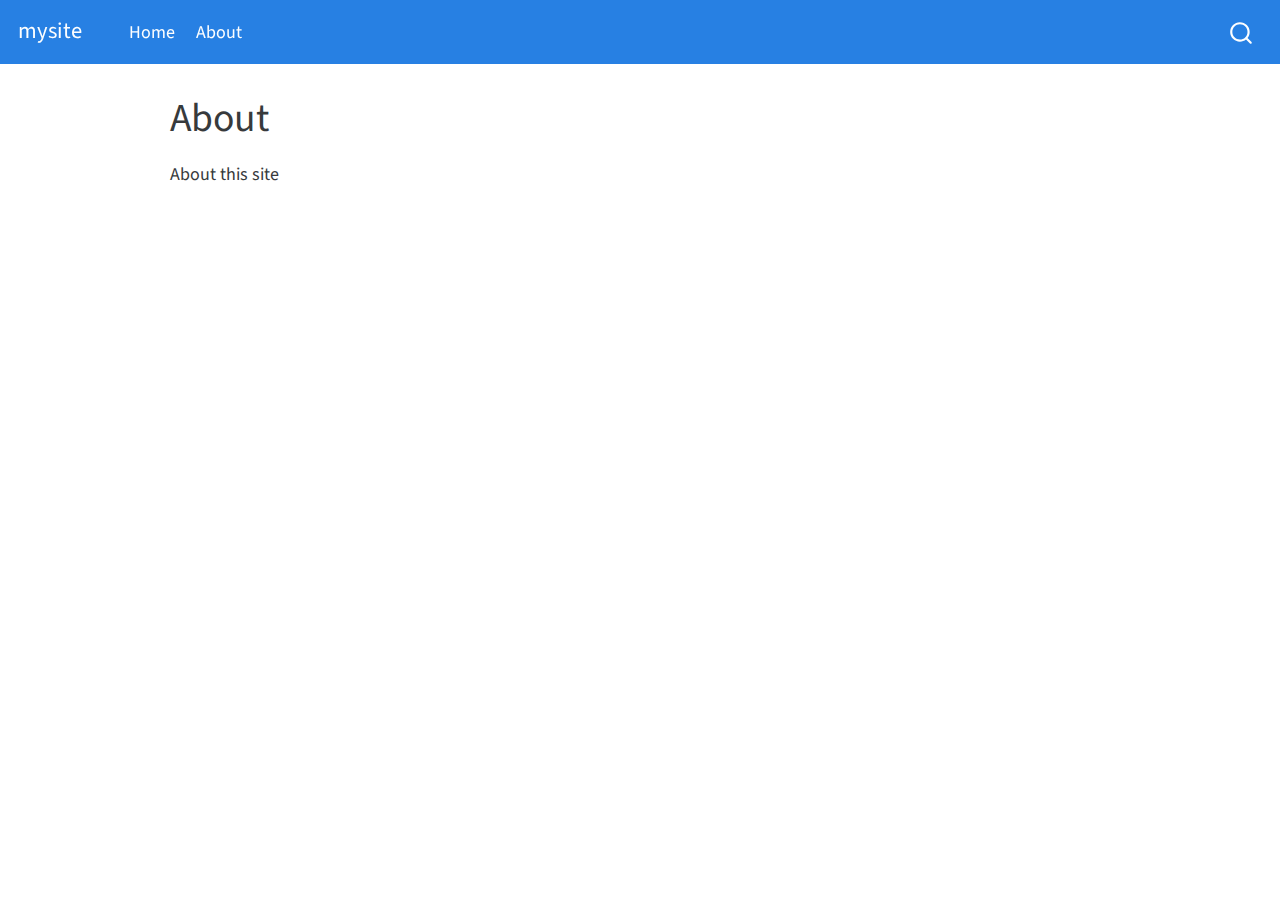
==== docs/about.html @ f53a042d "committing files" ====
<!DOCTYPE html>
<html xmlns="http://www.w3.org/1999/xhtml" lang="en" xml:lang="en"><head>

<meta charset="utf-8">
<meta name="generator" content="quarto-1.2.335">

<meta name="viewport" content="width=device-width, initial-scale=1.0, user-scalable=yes">


<title>mysite - About</title>
<style>
code{white-space: pre-wrap;}
span.smallcaps{font-variant: small-caps;}
div.columns{display: flex; gap: min(4vw, 1.5em);}
div.column{flex: auto; overflow-x: auto;}
div.hanging-indent{margin-left: 1.5em; text-indent: -1.5em;}
ul.task-list{list-style: none;}
ul.task-list li input[type="checkbox"] {
  width: 0.8em;
  margin: 0 0.8em 0.2em -1.6em;
  vertical-align: middle;
}
</style>


<script src="site_libs/quarto-nav/quarto-nav.js"></script>
<script src="site_libs/quarto-nav/headroom.min.js"></script>
<script src="site_libs/clipboard/clipboard.min.js"></script>
<script src="site_libs/quarto-search/autocomplete.umd.js"></script>
<script src="site_libs/quarto-search/fuse.min.js"></script>
<script src="site_libs/quarto-search/quarto-search.js"></script>
<meta name="quarto:offset" content="./">
<script src="site_libs/quarto-html/quarto.js"></script>
<script src="site_libs/quarto-html/popper.min.js"></script>
<script src="site_libs/quarto-html/tippy.umd.min.js"></script>
<script src="site_libs/quarto-html/anchor.min.js"></script>
<link href="site_libs/quarto-html/tippy.css" rel="stylesheet">
<link href="site_libs/quarto-html/quarto-syntax-highlighting.css" rel="stylesheet" id="quarto-text-highlighting-styles">
<script src="site_libs/bootstrap/bootstrap.min.js"></script>
<link href="site_libs/bootstrap/bootstrap-icons.css" rel="stylesheet">
<link href="site_libs/bootstrap/bootstrap.min.css" rel="stylesheet" id="quarto-bootstrap" data-mode="light">
<script id="quarto-search-options" type="application/json">{
  "location": "navbar",
  "copy-button": false,
  "collapse-after": 3,
  "panel-placement": "end",
  "type": "overlay",
  "limit": 20,
  "language": {
    "search-no-results-text": "No results",
    "search-matching-documents-text": "matching documents",
    "search-copy-link-title": "Copy link to search",
    "search-hide-matches-text": "Hide additional matches",
    "search-more-match-text": "more match in this document",
    "search-more-matches-text": "more matches in this document",
    "search-clear-button-title": "Clear",
    "search-detached-cancel-button-title": "Cancel",
    "search-submit-button-title": "Submit"
  }
}</script>


<link rel="stylesheet" href="styles.css">
</head>

<body class="nav-fixed">

<div id="quarto-search-results"></div>
  <header id="quarto-header" class="headroom fixed-top">
    <nav class="navbar navbar-expand-lg navbar-dark ">
      <div class="navbar-container container-fluid">
      <div class="navbar-brand-container">
    <a class="navbar-brand" href="./index.html">
    <span class="navbar-title">mysite</span>
    </a>
  </div>
          <button class="navbar-toggler" type="button" data-bs-toggle="collapse" data-bs-target="#navbarCollapse" aria-controls="navbarCollapse" aria-expanded="false" aria-label="Toggle navigation" onclick="if (window.quartoToggleHeadroom) { window.quartoToggleHeadroom(); }">
  <span class="navbar-toggler-icon"></span>
</button>
          <div class="collapse navbar-collapse" id="navbarCollapse">
            <ul class="navbar-nav navbar-nav-scroll me-auto">
  <li class="nav-item">
    <a class="nav-link" href="./index.html">
 <span class="menu-text">Home</span></a>
  </li>  
  <li class="nav-item">
    <a class="nav-link active" href="./about.html" aria-current="page">
 <span class="menu-text">About</span></a>
  </li>  
</ul>
              <div id="quarto-search" class="" title="Search"></div>
          </div> <!-- /navcollapse -->
      </div> <!-- /container-fluid -->
    </nav>
</header>
<!-- content -->
<div id="quarto-content" class="quarto-container page-columns page-rows-contents page-layout-article page-navbar">
<!-- sidebar -->
<!-- margin-sidebar -->
    <div id="quarto-margin-sidebar" class="sidebar margin-sidebar">
        
    </div>
<!-- main -->
<main class="content" id="quarto-document-content">

<header id="title-block-header" class="quarto-title-block default">
<div class="quarto-title">
<h1 class="title">About</h1>
</div>



<div class="quarto-title-meta">

    
  
    
  </div>
  

</header>

<p>About this site</p>



</main> <!-- /main -->
<script id="quarto-html-after-body" type="application/javascript">
window.document.addEventListener("DOMContentLoaded", function (event) {
  const toggleBodyColorMode = (bsSheetEl) => {
    const mode = bsSheetEl.getAttribute("data-mode");
    const bodyEl = window.document.querySelector("body");
    if (mode === "dark") {
      bodyEl.classList.add("quarto-dark");
      bodyEl.classList.remove("quarto-light");
    } else {
      bodyEl.classList.add("quarto-light");
      bodyEl.classList.remove("quarto-dark");
    }
  }
  const toggleBodyColorPrimary = () => {
    const bsSheetEl = window.document.querySelector("link#quarto-bootstrap");
    if (bsSheetEl) {
      toggleBodyColorMode(bsSheetEl);
    }
  }
  toggleBodyColorPrimary();  
  const icon = "";
  const anchorJS = new window.AnchorJS();
  anchorJS.options = {
    placement: 'right',
    icon: icon
  };
  anchorJS.add('.anchored');
  const clipboard = new window.ClipboardJS('.code-copy-button', {
    target: function(trigger) {
      return trigger.previousElementSibling;
    }
  });
  clipboard.on('success', function(e) {
    // button target
    const button = e.trigger;
    // don't keep focus
    button.blur();
    // flash "checked"
    button.classList.add('code-copy-button-checked');
    var currentTitle = button.getAttribute("title");
    button.setAttribute("title", "Copied!");
    let tooltip;
    if (window.bootstrap) {
      button.setAttribute("data-bs-toggle", "tooltip");
      button.setAttribute("data-bs-placement", "left");
      button.setAttribute("data-bs-title", "Copied!");
      tooltip = new bootstrap.Tooltip(button, 
        { trigger: "manual", 
          customClass: "code-copy-button-tooltip",
          offset: [0, -8]});
      tooltip.show();    
    }
    setTimeout(function() {
      if (tooltip) {
        tooltip.hide();
        button.removeAttribute("data-bs-title");
        button.removeAttribute("data-bs-toggle");
        button.removeAttribute("data-bs-placement");
      }
      button.setAttribute("title", currentTitle);
      button.classList.remove('code-copy-button-checked');
    }, 1000);
    // clear code selection
    e.clearSelection();
  });
  function tippyHover(el, contentFn) {
    const config = {
      allowHTML: true,
      content: contentFn,
      maxWidth: 500,
      delay: 100,
      arrow: false,
      appendTo: function(el) {
          return el.parentElement;
      },
      interactive: true,
      interactiveBorder: 10,
      theme: 'quarto',
      placement: 'bottom-start'
    };
    window.tippy(el, config); 
  }
  const noterefs = window.document.querySelectorAll('a[role="doc-noteref"]');
  for (var i=0; i<noterefs.length; i++) {
    const ref = noterefs[i];
    tippyHover(ref, function() {
      // use id or data attribute instead here
      let href = ref.getAttribute('data-footnote-href') || ref.getAttribute('href');
      try { href = new URL(href).hash; } catch {}
      const id = href.replace(/^#\/?/, "");
      const note = window.document.getElementById(id);
      return note.innerHTML;
    });
  }
  const findCites = (el) => {
    const parentEl = el.parentElement;
    if (parentEl) {
      const cites = parentEl.dataset.cites;
      if (cites) {
        return {
          el,
          cites: cites.split(' ')
        };
      } else {
        return findCites(el.parentElement)
      }
    } else {
      return undefined;
    }
  };
  var bibliorefs = window.document.querySelectorAll('a[role="doc-biblioref"]');
  for (var i=0; i<bibliorefs.length; i++) {
    const ref = bibliorefs[i];
    const citeInfo = findCites(ref);
    if (citeInfo) {
      tippyHover(citeInfo.el, function() {
        var popup = window.document.createElement('div');
        citeInfo.cites.forEach(function(cite) {
          var citeDiv = window.document.createElement('div');
          citeDiv.classList.add('hanging-indent');
          citeDiv.classList.add('csl-entry');
          var biblioDiv = window.document.getElementById('ref-' + cite);
          if (biblioDiv) {
            citeDiv.innerHTML = biblioDiv.innerHTML;
          }
          popup.appendChild(citeDiv);
        });
        return popup.innerHTML;
      });
    }
  }
});
</script>
</div> <!-- /content -->



</body></html>
---- docs/site_libs/quarto-html/tippy.css ----
.tippy-box[data-animation=fade][data-state=hidden]{opacity:0}[data-tippy-root]{max-width:calc(100vw - 10px)}.tippy-box{position:relative;background-color:#333;color:#fff;border-radius:4px;font-size:14px;line-height:1.4;white-space:normal;outline:0;transition-property:transform,visibility,opacity}.tippy-box[data-placement^=top]>.tippy-arrow{bottom:0}.tippy-box[data-placement^=top]>.tippy-arrow:before{bottom:-7px;left:0;border-width:8px 8px 0;border-top-color:initial;transform-origin:center top}.tippy-box[data-placement^=bottom]>.tippy-arrow{top:0}.tippy-box[data-placement^=bottom]>.tippy-arrow:before{top:-7px;left:0;border-width:0 8px 8px;border-bottom-color:initial;transform-origin:center bottom}.tippy-box[data-placement^=left]>.tippy-arrow{right:0}.tippy-box[data-placement^=left]>.tippy-arrow:before{border-width:8px 0 8px 8px;border-left-color:initial;right:-7px;transform-origin:center left}.tippy-box[data-placement^=right]>.tippy-arrow{left:0}.tippy-box[data-placement^=right]>.tippy-arrow:before{left:-7px;border-width:8px 8px 8px 0;border-right-color:initial;transform-origin:center right}.tippy-box[data-inertia][data-state=visible]{transition-timing-function:cubic-bezier(.54,1.5,.38,1.11)}.tippy-arrow{width:16px;height:16px;color:#333}.tippy-arrow:before{content:"";position:absolute;border-color:transparent;border-style:solid}.tippy-content{position:relative;padding:5px 9px;z-index:1}
---- docs/site_libs/quarto-html/quarto-syntax-highlighting.css ----
/* quarto syntax highlight colors */
:root {
  --quarto-hl-ot-color: #003B4F;
  --quarto-hl-at-color: #657422;
  --quarto-hl-ss-color: #20794D;
  --quarto-hl-an-color: #5E5E5E;
  --quarto-hl-fu-color: #4758AB;
  --quarto-hl-st-color: #20794D;
  --quarto-hl-cf-color: #003B4F;
  --quarto-hl-op-color: #5E5E5E;
  --quarto-hl-er-color: #AD0000;
  --quarto-hl-bn-color: #AD0000;
  --quarto-hl-al-color: #AD0000;
  --quarto-hl-va-color: #111111;
  --quarto-hl-bu-color: inherit;
  --quarto-hl-ex-color: inherit;
  --quarto-hl-pp-color: #AD0000;
  --quarto-hl-in-color: #5E5E5E;
  --quarto-hl-vs-color: #20794D;
  --quarto-hl-wa-color: #5E5E5E;
  --quarto-hl-do-color: #5E5E5E;
  --quarto-hl-im-color: #00769E;
  --quarto-hl-ch-color: #20794D;
  --quarto-hl-dt-color: #AD0000;
  --quarto-hl-fl-color: #AD0000;
  --quarto-hl-co-color: #5E5E5E;
  --quarto-hl-cv-color: #5E5E5E;
  --quarto-hl-cn-color: #8f5902;
  --quarto-hl-sc-color: #5E5E5E;
  --quarto-hl-dv-color: #AD0000;
  --quarto-hl-kw-color: #003B4F;
}

/* other quarto variables */
:root {
  --quarto-font-monospace: SFMono-Regular, Menlo, Monaco, Consolas, "Liberation Mono", "Courier New", monospace;
}

pre > code.sourceCode > span {
  color: #003B4F;
}

code span {
  color: #003B4F;
}

code.sourceCode > span {
  color: #003B4F;
}

div.sourceCode,
div.sourceCode pre.sourceCode {
  color: #003B4F;
}

code span.ot {
  color: #003B4F;
}

code span.at {
  color: #657422;
}

code span.ss {
  color: #20794D;
}

code span.an {
  color: #5E5E5E;
}

code span.fu {
  color: #4758AB;
}

code span.st {
  color: #20794D;
}

code span.cf {
  color: #003B4F;
}

code span.op {
  color: #5E5E5E;
}

code span.er {
  color: #AD0000;
}

code span.bn {
  color: #AD0000;
}

code span.al {
  color: #AD0000;
}

code span.va {
  color: #111111;
}

code span.pp {
  color: #AD0000;
}

code span.in {
  color: #5E5E5E;
}

code span.vs {
  color: #20794D;
}

code span.wa {
  color: #5E5E5E;
  font-style: italic;
}

code span.do {
  color: #5E5E5E;
  font-style: italic;
}

code span.im {
  color: #00769E;
}

code span.ch {
  color: #20794D;
}

code span.dt {
  color: #AD0000;
}

code span.fl {
  color: #AD0000;
}

code span.co {
  color: #5E5E5E;
}

code span.cv {
  color: #5E5E5E;
  font-style: italic;
}

code span.cn {
  color: #8f5902;
}

code span.sc {
  color: #5E5E5E;
}

code span.dv {
  color: #AD0000;
}

code span.kw {
  color: #003B4F;
}

.prevent-inlining {
  content: "</";
}

/*# sourceMappingURL=debc5d5d77c3f9108843748ff7464032.css.map */
---- docs/styles.css ----
/* css styles */
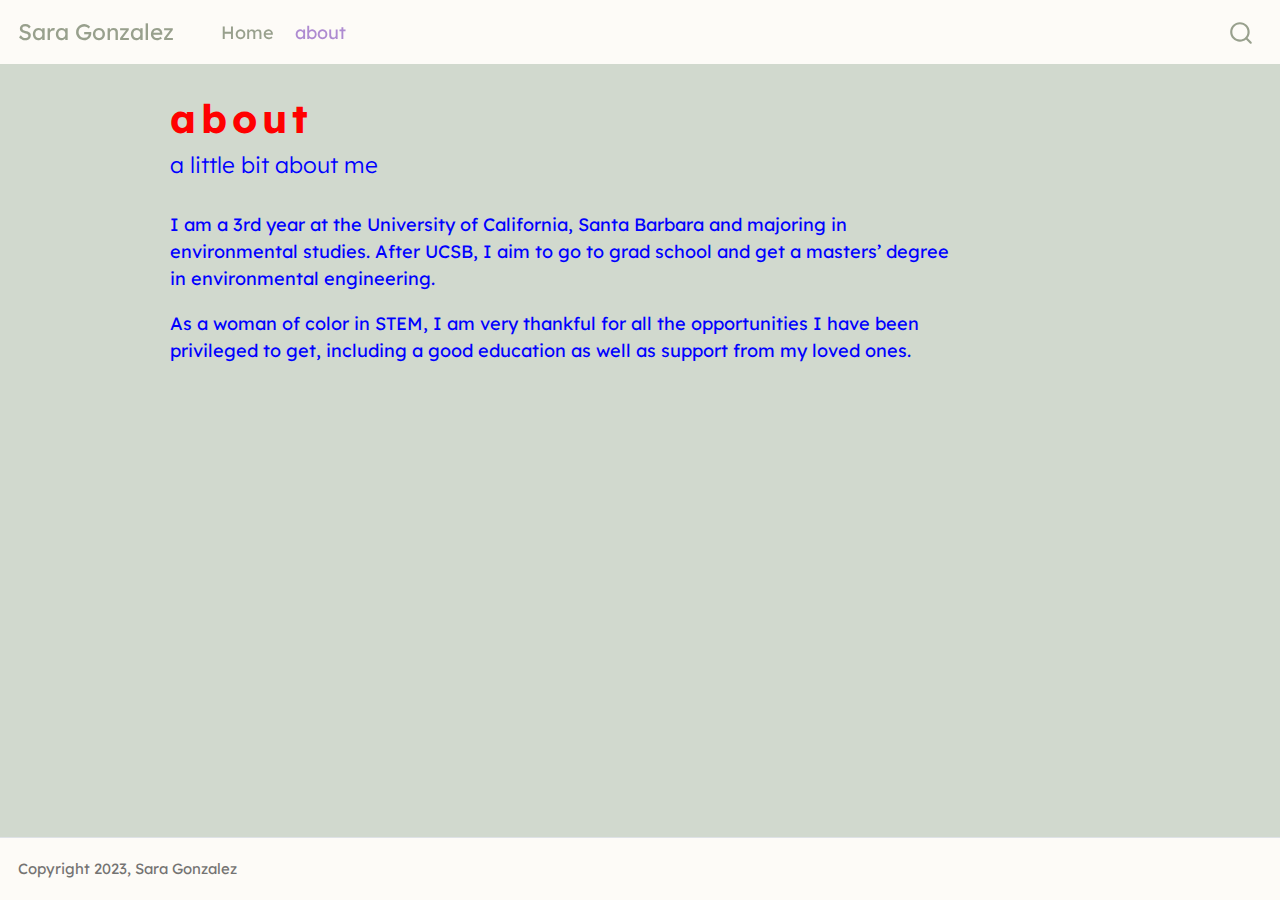
==== commit 85d20779: "style element changes" ====
--- a/docs/about.html
+++ b/docs/about.html
@@ -7,7 +7,7 @@
 <meta name="viewport" content="width=device-width, initial-scale=1.0, user-scalable=yes">
 
 
-<title>mysite - About</title>
+<title>Sara Gonzalez - about</title>
 <style>
 code{white-space: pre-wrap;}
 span.smallcaps{font-variant: small-caps;}
@@ -71,7 +71,7 @@
       <div class="navbar-container container-fluid">
       <div class="navbar-brand-container">
     <a class="navbar-brand" href="./index.html">
-    <span class="navbar-title">mysite</span>
+    <span class="navbar-title">Sara Gonzalez</span>
     </a>
   </div>
           <button class="navbar-toggler" type="button" data-bs-toggle="collapse" data-bs-target="#navbarCollapse" aria-controls="navbarCollapse" aria-expanded="false" aria-label="Toggle navigation" onclick="if (window.quartoToggleHeadroom) { window.quartoToggleHeadroom(); }">
@@ -85,7 +85,7 @@
   </li>  
   <li class="nav-item">
     <a class="nav-link active" href="./about.html" aria-current="page">
- <span class="menu-text">About</span></a>
+ <span class="menu-text">about</span></a>
   </li>  
 </ul>
               <div id="quarto-search" class="" title="Search"></div>
@@ -105,7 +105,8 @@
 
 <header id="title-block-header" class="quarto-title-block default">
 <div class="quarto-title">
-<h1 class="title">About</h1>
+<h1 class="title">about</h1>
+<p class="subtitle lead">a little bit about me</p>
 </div>
 
 
@@ -120,7 +121,8 @@
 
 </header>
 
-<p>About this site</p>
+<p>I am a 3rd year at the University of California, Santa Barbara and majoring in environmental studies. After UCSB, I aim to go to grad school and get a masters’ degree in environmental engineering.</p>
+<p>As a woman of color in STEM, I am very thankful for all the opportunities I have been privileged to get, including a good education as well as support from my loved ones.</p>
 
 
 
@@ -259,6 +261,11 @@
 });
 </script>
 </div> <!-- /content -->
+<footer class="footer">
+  <div class="nav-footer">
+    <div class="nav-footer-left">Copyright 2023, Sara Gonzalez</div>   
+  </div>
+</footer>
 
 
 
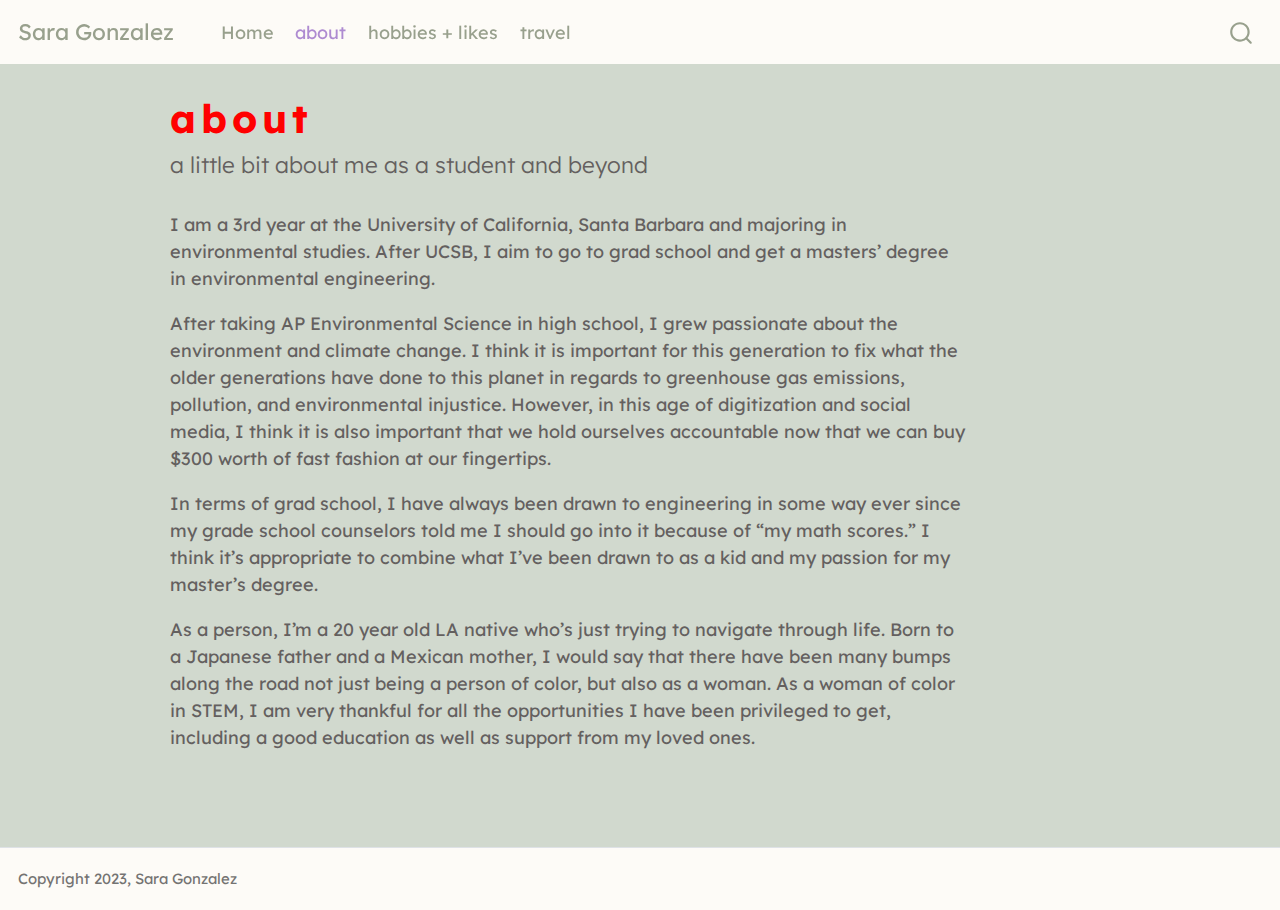
==== commit a7158c2c: "committing rendered html" ====
--- a/docs/about.html
+++ b/docs/about.html
@@ -87,6 +87,14 @@
     <a class="nav-link active" href="./about.html" aria-current="page">
  <span class="menu-text">about</span></a>
   </li>  
+  <li class="nav-item">
+    <a class="nav-link" href="./likes.html">
+ <span class="menu-text">hobbies + likes</span></a>
+  </li>  
+  <li class="nav-item">
+    <a class="nav-link" href="./travel.html">
+ <span class="menu-text">travel</span></a>
+  </li>  
 </ul>
               <div id="quarto-search" class="" title="Search"></div>
           </div> <!-- /navcollapse -->
@@ -106,7 +114,7 @@
 <header id="title-block-header" class="quarto-title-block default">
 <div class="quarto-title">
 <h1 class="title">about</h1>
-<p class="subtitle lead">a little bit about me</p>
+<p class="subtitle lead">a little bit about me as a student and beyond</p>
 </div>
 
 
@@ -122,7 +130,9 @@
 </header>
 
 <p>I am a 3rd year at the University of California, Santa Barbara and majoring in environmental studies. After UCSB, I aim to go to grad school and get a masters’ degree in environmental engineering.</p>
-<p>As a woman of color in STEM, I am very thankful for all the opportunities I have been privileged to get, including a good education as well as support from my loved ones.</p>
+<p>After taking AP Environmental Science in high school, I grew passionate about the environment and climate change. I think it is important for this generation to fix what the older generations have done to this planet in regards to greenhouse gas emissions, pollution, and environmental injustice. However, in this age of digitization and social media, I think it is also important that we hold ourselves accountable now that we can buy $300 worth of fast fashion at our fingertips.</p>
+<p>In terms of grad school, I have always been drawn to engineering in some way ever since my grade school counselors told me I should go into it because of “my math scores.” I think it’s appropriate to combine what I’ve been drawn to as a kid and my passion for my master’s degree.</p>
+<p>As a person, I’m a 20 year old LA native who’s just trying to navigate through life. Born to a Japanese father and a Mexican mother, I would say that there have been many bumps along the road not just being a person of color, but also as a woman. As a woman of color in STEM, I am very thankful for all the opportunities I have been privileged to get, including a good education as well as support from my loved ones.</p>
 
 
 
